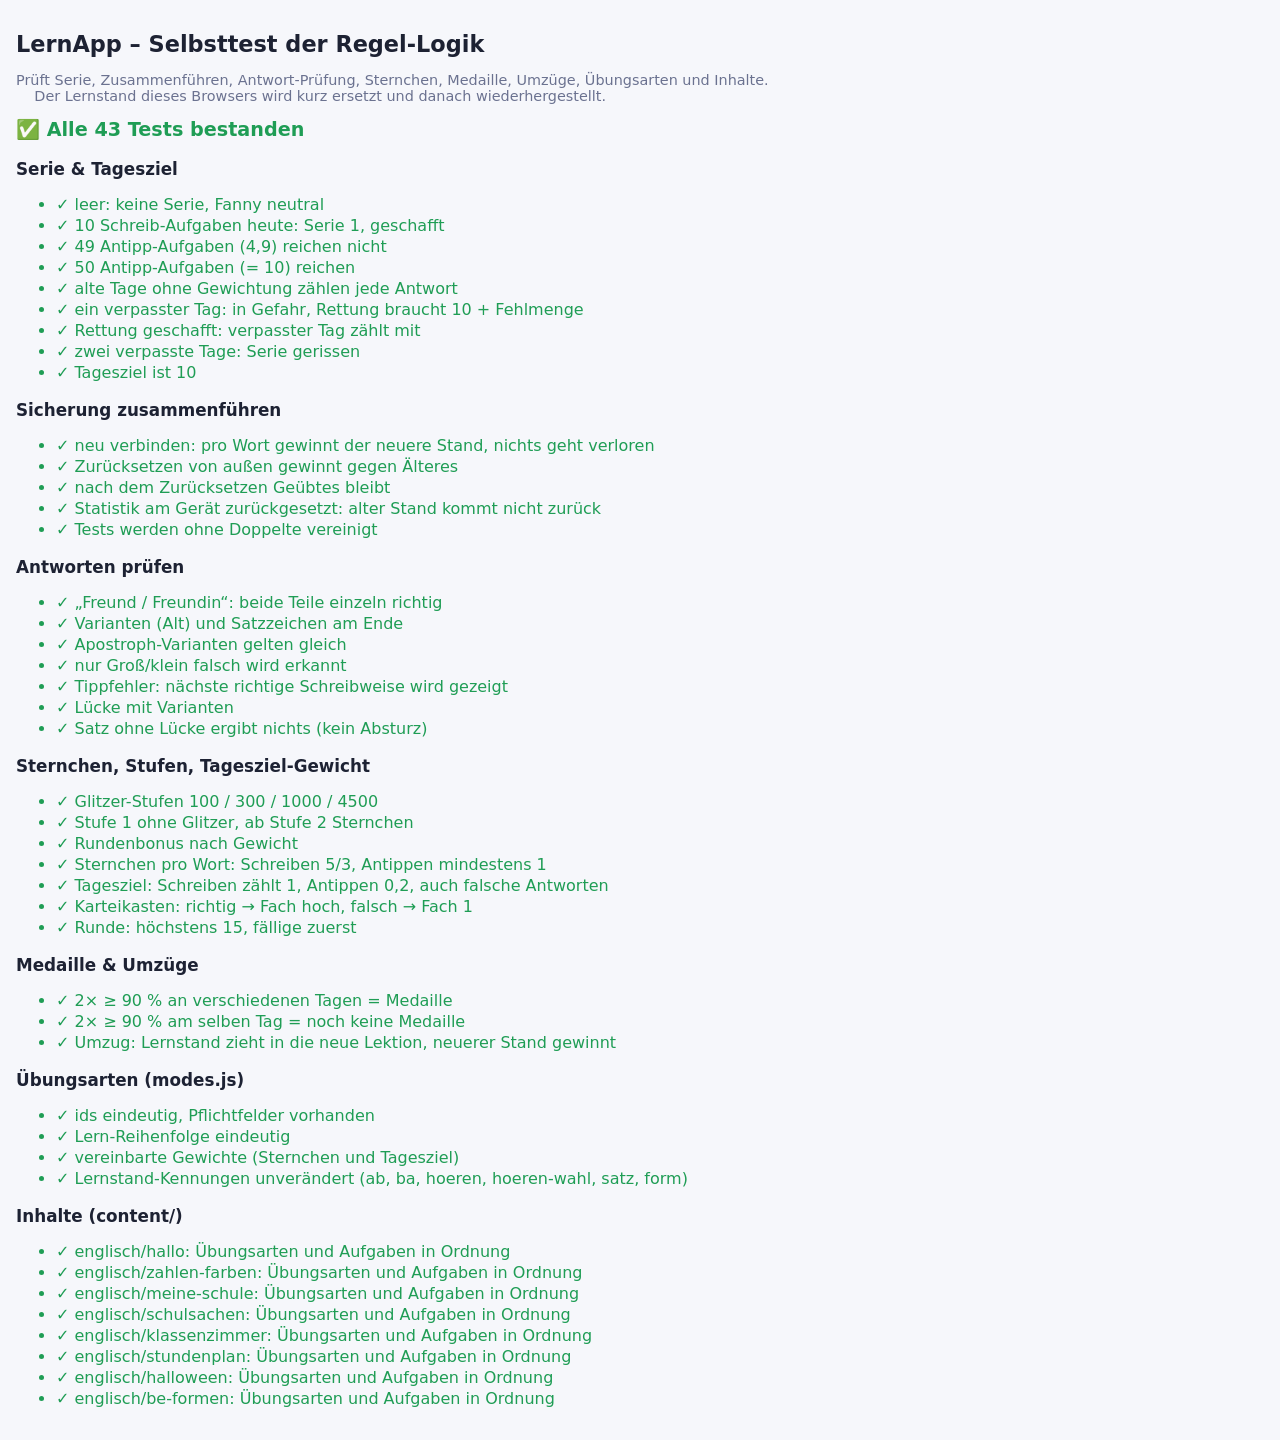
==== tests/index.html @ 21c55fc3 "Paket D: Tagesziel nach Schwierigkeit, Selbsttest-Seite, schnellere Startseite - Tagesziel zählt jed" ====
<!doctype html>
<html lang="de">
<head>
  <meta charset="utf-8">
  <meta name="viewport" content="width=device-width, initial-scale=1">
  <title>LernApp – Selbsttest</title>
  <style>
    :root { --bg: #f6f7fb; --text: #1d2233; --good: #1f9d55; --bad: #d64545; --muted: #6b7290; }
    @media (prefers-color-scheme: dark) { :root { --bg: #14161f; --text: #e8eaf3; --good: #48c27a; --bad: #ef6b6b; --muted: #9aa1bd; } }
    body { font-family: system-ui, sans-serif; background: var(--bg); color: var(--text); margin: 0; padding: 16px; max-width: 900px; }
    h1 { font-size: 1.4rem; }
    .sum { font-size: 1.2rem; font-weight: 700; margin: 12px 0; }
    .ok { color: var(--good); } .bad { color: var(--bad); }
    li { margin: 2px 0; } .detail { color: var(--muted); font-size: 0.9em; white-space: pre-wrap; }
    h2 { font-size: 1.05rem; margin: 18px 0 4px; }
  </style>
</head>
<body>
  <h1>LernApp – Selbsttest der Regel-Logik</h1>
  <p class="detail">Prüft Serie, Zusammenführen, Antwort-Prüfung, Sternchen, Medaille, Umzüge, Übungsarten und Inhalte.
    Der Lernstand dieses Browsers wird kurz ersetzt und danach wiederhergestellt.</p>
  <div id="out">Läuft …</div>
  <script type="module" src="tests.js"></script>
</body>
</html>
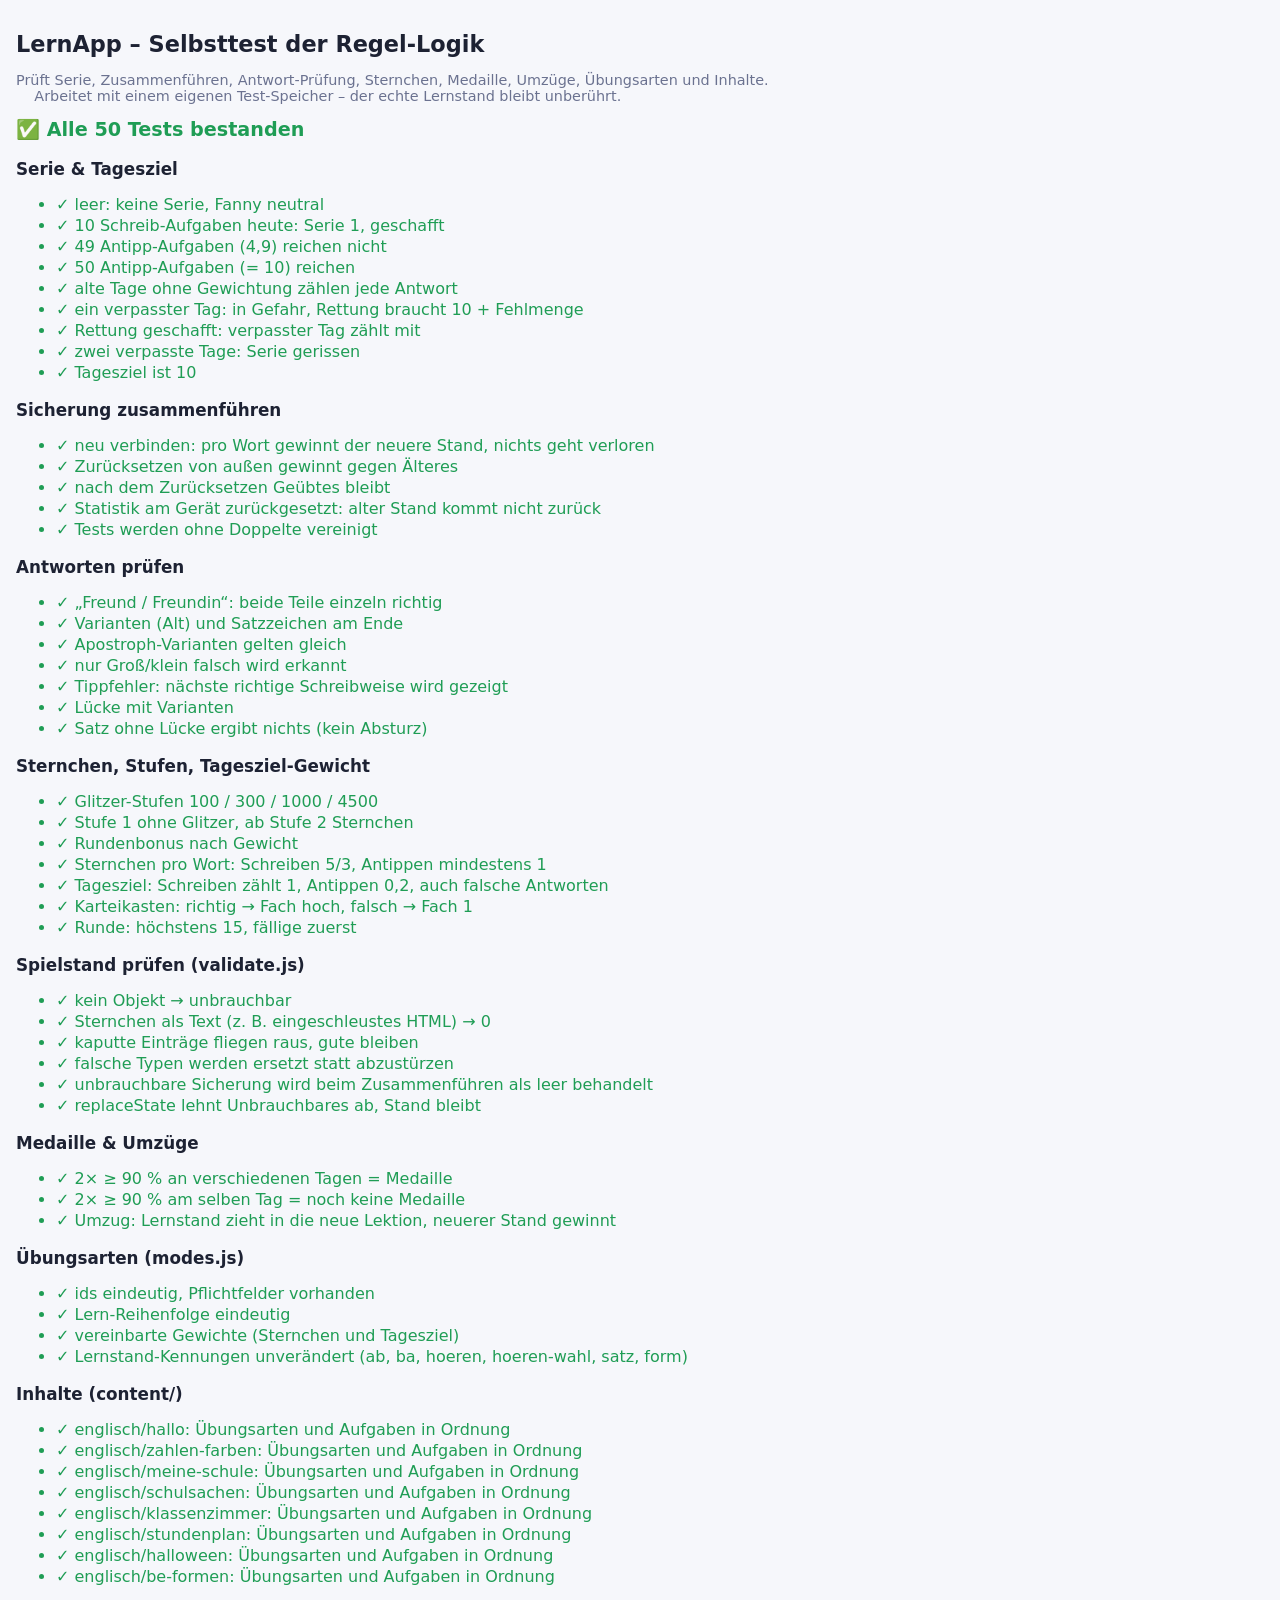
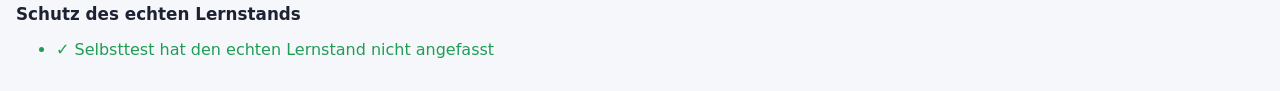
==== commit f56f343c: "Paket E: Spielstand schützen - validate.js: jeder Spielstand (Gerät, Sicherung, Zusammenführen) wird" ====
--- a/tests/index.html
+++ b/tests/index.html
@@ -18,7 +18,7 @@
 <body>
   <h1>LernApp – Selbsttest der Regel-Logik</h1>
   <p class="detail">Prüft Serie, Zusammenführen, Antwort-Prüfung, Sternchen, Medaille, Umzüge, Übungsarten und Inhalte.
-    Der Lernstand dieses Browsers wird kurz ersetzt und danach wiederhergestellt.</p>
+    Arbeitet mit einem eigenen Test-Speicher – der echte Lernstand bleibt unberührt.</p>
   <div id="out">Läuft …</div>
   <script type="module" src="tests.js"></script>
 </body>
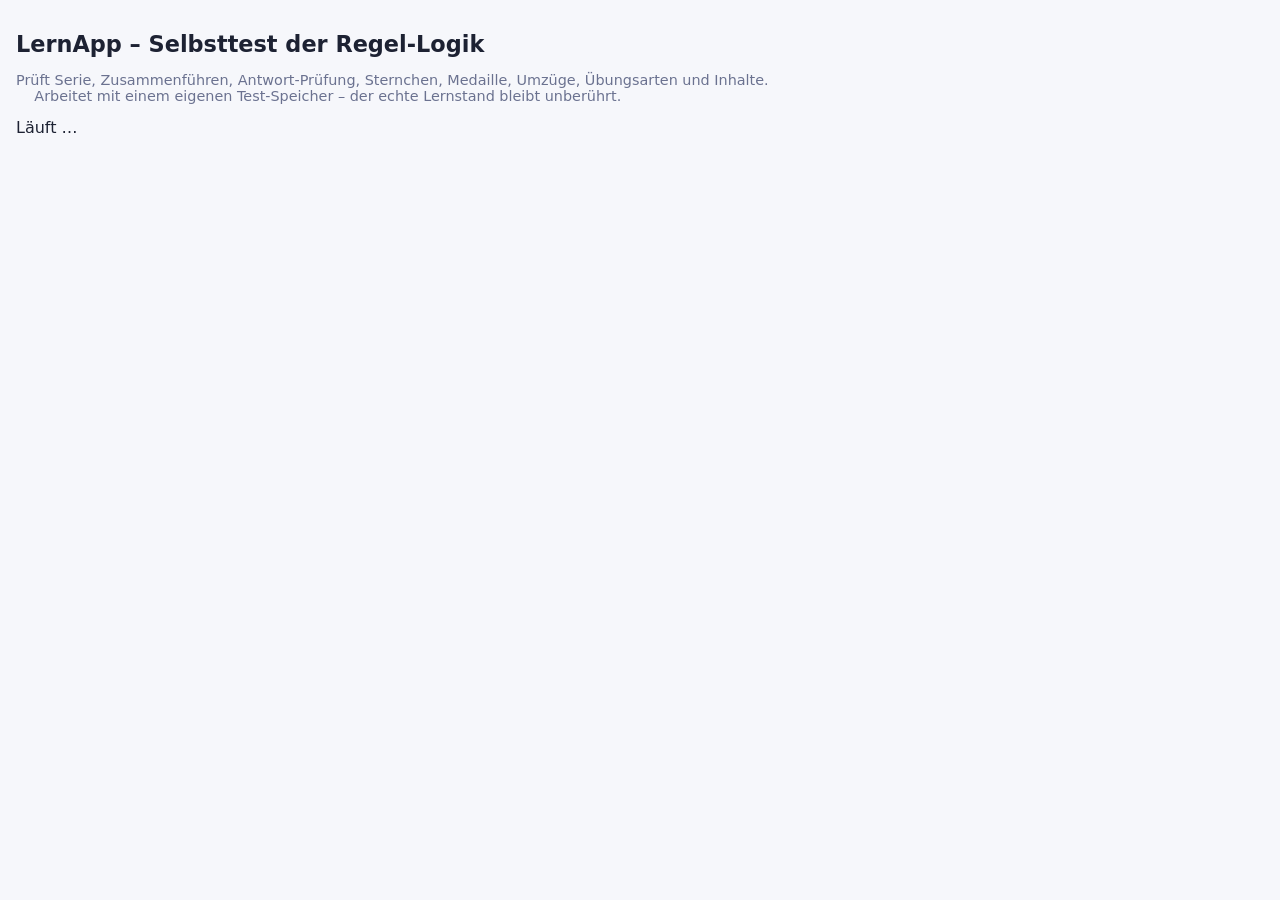
==== commit a06ceaa4: "Selbsttest lädt vor dem Start alle App-Dateien frisch (Browser-Zwischenspeicher nach Push) Co-Author" ====
--- a/tests/index.html
+++ b/tests/index.html
@@ -20,6 +20,13 @@
   <p class="detail">Prüft Serie, Zusammenführen, Antwort-Prüfung, Sternchen, Medaille, Umzüge, Übungsarten und Inhalte.
     Arbeitet mit einem eigenen Test-Speicher – der echte Lernstand bleibt unberührt.</p>
   <div id="out">Läuft …</div>
-  <script type="module" src="tests.js"></script>
+  <script type="module">
+    // Erst alle App-Dateien frisch vom Server holen (der Browser hält sie sonst bis zu 10 Minuten
+    // zwischengespeichert) – sonst prüft der Test kurz nach einem Push alten und neuen Code gemischt.
+    const sw = await (await fetch('../sw.js', { cache: 'reload' })).text();
+    const files = [...sw.matchAll(/'(js\/[^']+)'/g)].map((m) => m[1]);
+    await Promise.all(files.map((f) => fetch('../' + f, { cache: 'reload' })));
+    await import('./tests.js?t=' + Date.now());
+  </script>
 </body>
 </html>
